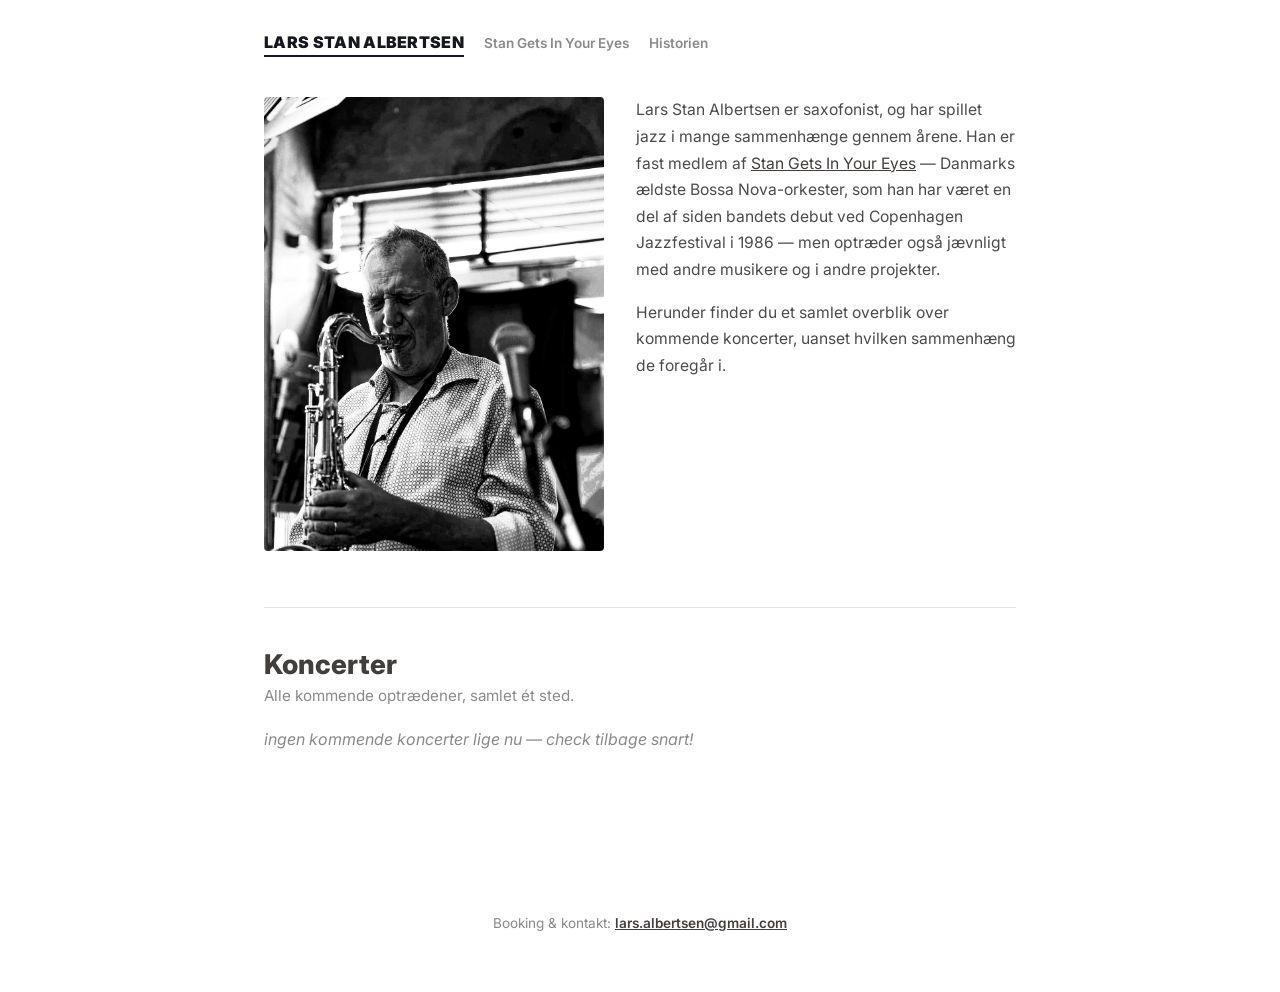
==== index.html @ 31e3d5c2 "Rename Gennem tiden -> Historien, masonry gallery, Lars Stan Albertsen - Renamed page + image folder" ====
<!DOCTYPE html>
<html lang="da">
<head>
  <meta charset="UTF-8">
  <meta name="viewport" content="width=device-width, initial-scale=1.0">
  <title>Lars Stan Albertsen · Saxofonist</title>
  <link rel="preconnect" href="https://fonts.googleapis.com">
  <link href="https://fonts.googleapis.com/css2?family=Inter:wght@400;500;600;700;800;900&display=swap" rel="stylesheet">
  <link rel="stylesheet" href="style.css">
</head>
<body>

  <nav class="site-nav">
    <a class="site-nav-name is-active" href="/">Lars Stan Albertsen</a>
    <a class="site-nav-tab" href="/stan-gets-in-your-eyes/">Stan Gets In Your Eyes</a>
    <a class="site-nav-tab" href="/historien/">Historien</a>
  </nav>

  <main class="hub">
    <section class="profile">
      <div class="profile-photo">
        <img src="images/lars/sax-lars.jpg" alt="Lars Stan Albertsen spiller saxofon">
      </div>
      <div class="profile-text">
        <!-- TODO: erstat med Lars' egen tekst -->
        <p>Lars Stan Albertsen er saxofonist, og har spillet jazz i
        mange sammenhænge gennem årene. Han er fast medlem af
        <a href="/stan-gets-in-your-eyes/">Stan Gets In Your Eyes</a>
        — Danmarks ældste Bossa Nova-orkester, som han har været en
        del af siden bandets debut ved Copenhagen Jazzfestival i
        1986 — men optræder også jævnligt med andre musikere og
        i andre projekter.</p>

        <p>Herunder finder du et samlet overblik over kommende
        koncerter, uanset hvilken sammenhæng de foregår i.</p>
      </div>
    </section>

    <section class="section" id="koncerter">
      <h2 class="section-title">Koncerter</h2>
      <p class="section-intro">Alle kommende optrædener, samlet ét sted.</p>

      <ul id="events-list" class="events-list">
        <li class="events-loading">henter koncerter…</li>
      </ul>
    </section>
  </main>

  <footer class="site-footer">
    <p>Booking &amp; kontakt: <a href="mailto:lars.albertsen@gmail.com">lars.albertsen@gmail.com</a></p>
  </footer>

  <script src="script.js"></script>
</body>
</html>
---- style.css ----
/*
  Skrift + farvetema inspireret af albertewinding.dk: fladt, hvidt,
  monokromt layout — sort/mørk logo-tekst i bold versaler, varm
  mørkegrå overskrifter, grå brødtekst. Ingen farveaccenter, ingen
  skygger/dekoration. Spotify-embed og billedgalleri bevaret.
*/
:root {
  --bg: #ffffff;
  --ink: #17181f;          /* næsten sort, til navn/knapper/kort */
  --charcoal: #423e3c;     /* varm mørkegrå til overskrifter */
  --body: #4b4b4b;         /* brødtekst */
  --muted: #8a8a8a;        /* sekundær/dæmpet tekst */
  --paper: #f6f5f3;        /* lys tekst ovenpå mørke flader */
  --on-dark-dim: #aaa9a6;  /* sekundær tekst ovenpå mørke flader */
  --line: #e4e2df;         /* tynde delelinjer */
  --radius: 4px;
}

* { box-sizing: border-box; }

html, body {
  margin: 0;
  padding: 0;
  background: var(--bg);
  color: var(--body);
  font-family: 'Inter', sans-serif;
  overflow-x: hidden;
}

/* --- site nav (wordmark + tab to STGYE) --- */
.site-nav {
  max-width: 800px;
  margin: 0 auto;
  padding: 2rem 1.5rem 0;
  display: flex;
  align-items: baseline;
  gap: 1.25rem;
  flex-wrap: wrap;
}
.site-nav-name {
  font-weight: 900;
  text-transform: uppercase;
  letter-spacing: 0.02em;
  font-size: 1rem;
  color: var(--ink);
  text-decoration: none;
  padding-bottom: 0.2rem;
  border-bottom: 2px solid transparent;
}
.site-nav-name.is-active { border-bottom-color: var(--ink); }
.site-nav-tab {
  font-weight: 600;
  font-size: 0.85rem;
  color: var(--muted);
  text-decoration: none;
  padding-bottom: 0.2rem;
  border-bottom: 2px solid transparent;
}
.site-nav-tab:hover { color: var(--charcoal); }
.site-nav-tab.is-active {
  color: var(--ink);
  border-bottom-color: var(--ink);
}

/* --- hub forside: to-kolonne profil (som albertewinding.dk) --- */
.hub {
  position: relative;
  z-index: 1;
  max-width: 800px;
  margin: 0 auto;
  padding: 2.5rem 1.5rem 4rem;
}

.profile {
  display: flex;
  gap: 2rem;
  align-items: flex-start;
  margin-bottom: 3.5rem;
}
.profile-photo {
  flex: 0 0 340px;
  max-width: 340px;
  aspect-ratio: 3 / 4;
  overflow: hidden;
  border-radius: var(--radius);
}
.profile-photo img {
  display: block;
  width: 100%;
  height: 100%;
  object-fit: cover;
  object-position: 58% 22%;
  filter: grayscale(15%);
}
.profile-text {
  flex: 1;
  min-width: 0;
  color: var(--body);
  font-size: 0.98rem;
  line-height: 1.7;
}
.profile-text p { margin: 0 0 1rem; }
.profile-text a { color: var(--charcoal); }
.profile-text a:hover { color: var(--ink); }

@media (max-width: 560px) {
  .profile { flex-direction: column; }
  .profile-photo { flex: none; max-width: 260px; }
}

/* --- hero --- */
.hero {
  position: relative;
  z-index: 1;
  text-align: center;
  padding: 3.5rem 1.5rem 4rem;
}

.hero-photo {
  max-width: 420px;
  margin: 0 auto 2rem;
}
.hero-photo img {
  display: block;
  width: 100%;
  height: auto;
  border-radius: var(--radius);
}

.hero-title {
  font-family: 'Inter', sans-serif;
  font-size: clamp(2.2rem, 6vw, 3.4rem);
  font-weight: 900;
  text-transform: uppercase;
  letter-spacing: 0.01em;
  color: var(--ink);
  margin: 0 0 0.75rem;
  line-height: 1.1;
}

.hero-tagline {
  color: var(--body);
  font-size: 1.05rem;
  max-width: 34rem;
  margin: 0 auto 1.25rem;
  line-height: 1.6;
}

.social-links {
  display: flex;
  justify-content: center;
  gap: 0.6rem;
  color: var(--muted);
  font-size: 0.85rem;
  font-weight: 600;
  text-transform: uppercase;
  letter-spacing: 0.04em;
  margin-bottom: 2rem;
}
.social-links a {
  color: var(--charcoal);
  text-decoration: none;
}
.social-links a:hover { color: var(--ink); text-decoration: underline; }

.hero-cta {
  display: inline-block;
  color: var(--paper);
  background: var(--ink);
  padding: 0.7rem 1.4rem;
  border-radius: 999px;
  text-decoration: none;
  font-weight: 600;
  font-size: 0.95rem;
  transition: transform 0.15s ease, background 0.15s ease;
}
.hero-cta:hover {
  background: var(--charcoal);
  transform: translateY(-2px);
}

/* --- sections --- */
main {
  position: relative;
  z-index: 1;
  max-width: 800px;
  margin: 0 auto;
  padding: 0 1.5rem 4rem;
}

.section {
  margin-bottom: 3.5rem;
  padding-top: 2.5rem;
  border-top: 1px solid var(--line);
}
.section:first-child { border-top: none; padding-top: 0; }

.section-title {
  font-family: 'Inter', sans-serif;
  font-size: 1.7rem;
  font-weight: 800;
  color: var(--charcoal);
  margin: 0 0 0.35rem;
}

.section-intro {
  color: var(--muted);
  font-size: 0.95rem;
  margin: 0 0 1.5rem;
}
.section-intro a { color: var(--charcoal); }

.family-note {
  border: 1px dashed var(--line);
  border-radius: var(--radius);
  padding: 1.25rem 1.5rem;
  color: var(--muted);
  font-style: italic;
  font-size: 0.95rem;
  margin-bottom: 2rem;
}

.gallery {
  display: grid;
  grid-template-columns: repeat(3, 1fr);
  gap: 0.75rem;
}
.gallery img {
  width: 100%;
  height: 160px;
  object-fit: cover;
  border-radius: var(--radius);
  filter: grayscale(15%);
  transition: transform 0.2s ease, filter 0.2s ease;
}
.gallery img:hover {
  transform: translateY(-3px);
  filter: grayscale(0%);
}

@media (max-width: 560px) {
  .gallery { grid-template-columns: repeat(2, 1fr); }
}

/* --- masonry-variant (bruges på Historien — bevarer billedernes
   naturlige højde/format, i stedet for at beskære til ensartede
   bokse. Passer bedre til en blandet samling af fotos, avisudklip og
   koncertprogrammer, hvor beskæring ville skjule indhold) --- */
.gallery--masonry {
  display: block;
  column-count: 3;
  column-gap: 0.75rem;
}
.gallery--masonry img {
  width: 100%;
  height: auto;
  display: block;
  margin-bottom: 0.75rem;
  break-inside: avoid;
  border-radius: var(--radius);
  filter: grayscale(15%);
  transition: transform 0.2s ease, filter 0.2s ease;
}
.gallery--masonry img:hover {
  transform: translateY(-3px);
  filter: grayscale(0%);
}

@media (max-width: 560px) {
  .gallery--masonry { column-count: 2; }
}

/* --- lightbox (klik-for-at-forstørre galleribilleder) --- */
.lightbox-overlay {
  position: fixed;
  inset: 0;
  background: rgba(10, 10, 12, 0.92);
  display: flex;
  align-items: center;
  justify-content: center;
  opacity: 0;
  pointer-events: none;
  transition: opacity 0.15s ease;
  z-index: 100;
  padding: 2rem;
}
.lightbox-overlay.is-open {
  opacity: 1;
  pointer-events: auto;
}
.lightbox-image {
  max-width: 92vw;
  max-height: 92vh;
  object-fit: contain;
  border-radius: var(--radius);
}
.lightbox-close {
  position: absolute;
  top: 1.25rem;
  right: 1.5rem;
  background: none;
  border: none;
  color: var(--paper);
  font-size: 2.5rem;
  line-height: 1;
  cursor: pointer;
  padding: 0.25rem 0.5rem;
}
.lightbox-close:hover { color: var(--on-dark-dim); }

.spotify-embed {
  border-radius: var(--radius);
  overflow: hidden;
  border: 1px solid var(--line);
}
.spotify-embed iframe { display: block; }

/* --- events / koncerter --- */
.events-list {
  list-style: none;
  margin: 0;
  padding: 0;
  display: flex;
  flex-direction: column;
  gap: 0.9rem;
}

.events-loading, .events-empty {
  color: var(--muted);
  font-style: italic;
}

.event-card {
  background: var(--ink);
  color: var(--paper);
  border-radius: var(--radius);
  padding: 1rem 1.25rem;
  display: flex;
  align-items: center;
  gap: 1rem;
}

.event-date {
  font-family: 'Inter', sans-serif;
  font-weight: 800;
  font-size: 1.3rem;
  color: var(--paper);
  min-width: 4.5rem;
  text-align: center;
  line-height: 1.1;
}
.event-date small {
  display: block;
  font-family: 'Inter', sans-serif;
  font-weight: 500;
  font-size: 0.7rem;
  color: var(--on-dark-dim);
  text-transform: uppercase;
}

.event-info { flex: 1; }
.event-venue { font-weight: 600; margin: 0; color: var(--paper); }
.event-city { color: var(--on-dark-dim); font-size: 0.85rem; margin: 0.15rem 0 0; }

.event-project {
  display: inline-block;
  margin-left: 0.5rem;
  padding: 0.1rem 0.5rem;
  border: 1px solid var(--on-dark-dim);
  border-radius: 999px;
  font-size: 0.7rem;
  font-weight: 600;
  text-transform: uppercase;
  letter-spacing: 0.03em;
  color: var(--on-dark-dim);
  vertical-align: middle;
}

.event-link {
  color: var(--paper);
  text-decoration: underline;
  text-underline-offset: 2px;
  font-size: 0.85rem;
  font-weight: 600;
  white-space: nowrap;
}
.event-link:hover { color: var(--on-dark-dim); }

/* --- footer --- */
.site-footer {
  position: relative;
  z-index: 1;
  text-align: center;
  padding: 2rem 1.5rem 3rem;
  color: var(--muted);
  font-size: 0.85rem;
}
.site-footer a { color: var(--charcoal); font-weight: 600; }
.footer-note { opacity: 0.6; margin-top: 0.5rem; }

@media (max-width: 480px) {
  .event-card { flex-wrap: wrap; }
}
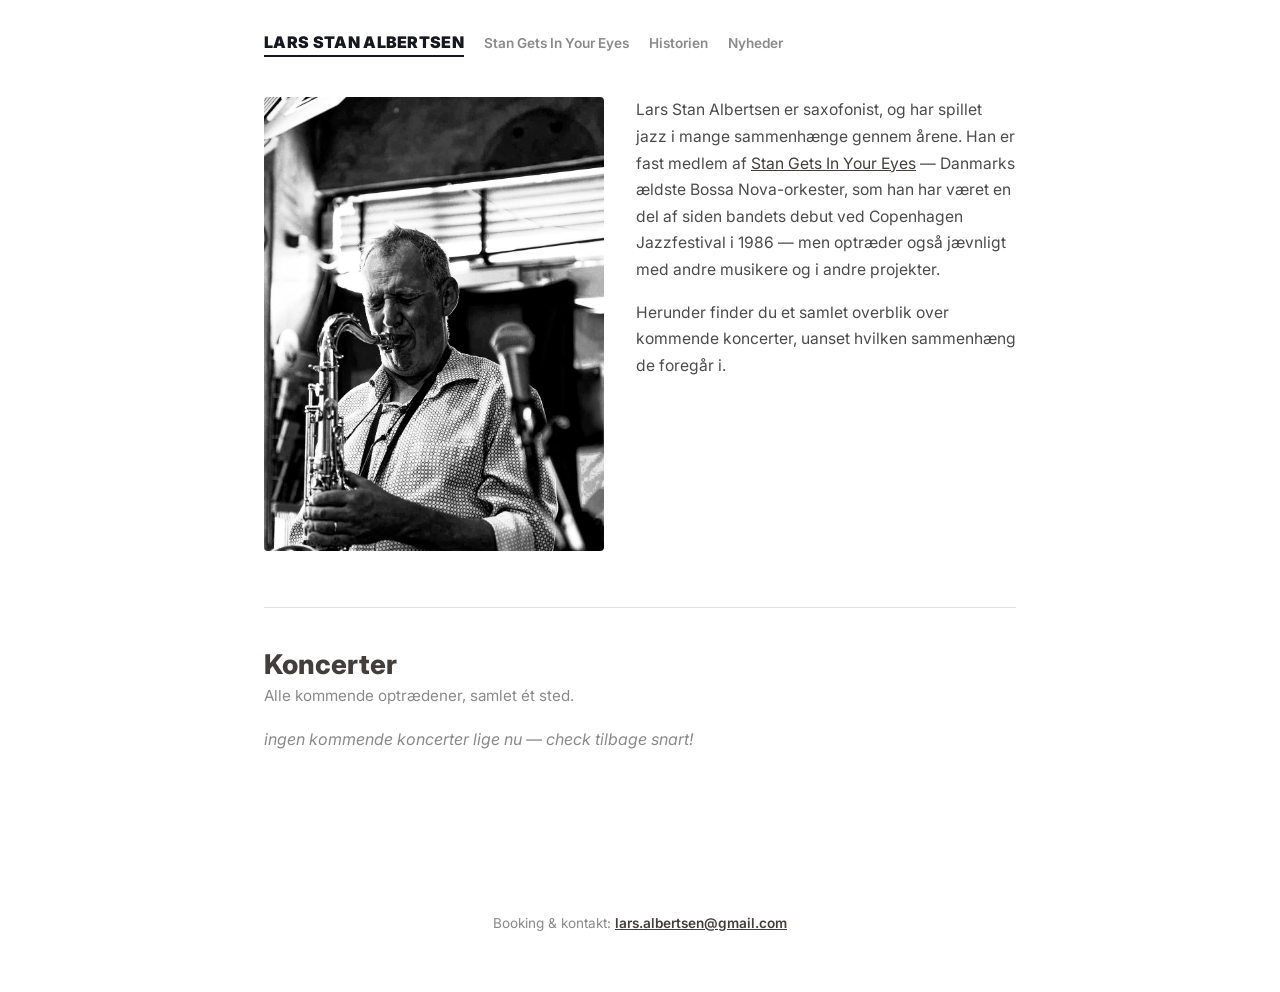
==== commit 5f4db1c3: "Add Nyheder (news) page synced from a Google Doc - New /nyheder/ page + nav tab across all pages - s" ====
--- a/index.html
+++ b/index.html
@@ -14,6 +14,7 @@
     <a class="site-nav-name is-active" href="/">Lars Stan Albertsen</a>
     <a class="site-nav-tab" href="/stan-gets-in-your-eyes/">Stan Gets In Your Eyes</a>
     <a class="site-nav-tab" href="/historien/">Historien</a>
+    <a class="site-nav-tab" href="/nyheder/">Nyheder</a>
   </nav>
 
   <main class="hub">
--- a/style.css
+++ b/style.css
@@ -270,6 +270,56 @@
   .gallery--masonry { column-count: 2; }
 }
 
+/* --- nyheder --- */
+.news-list {
+  list-style: none;
+  margin: 0;
+  padding: 0;
+}
+
+.news-loading, .news-empty {
+  color: var(--muted);
+  font-style: italic;
+}
+
+.news-post {
+  padding: 2rem 0;
+  border-top: 1px solid var(--line);
+}
+.news-post:first-child { border-top: none; padding-top: 0; }
+
+.news-title {
+  font-family: 'Inter', sans-serif;
+  font-size: 1.4rem;
+  font-weight: 800;
+  color: var(--ink);
+  margin: 0 0 0.35rem;
+}
+
+.news-date {
+  color: var(--muted);
+  font-size: 0.85rem;
+  margin: 0 0 1rem;
+}
+
+.news-body {
+  color: var(--body);
+  font-size: 0.98rem;
+  line-height: 1.7;
+}
+.news-body p { margin: 0 0 1rem; }
+.news-body p:last-child { margin-bottom: 0; }
+.news-body a { color: var(--charcoal); }
+.news-body a:hover { color: var(--ink); }
+.news-body ul, .news-body ol { margin: 0 0 1rem; padding-left: 1.25rem; }
+.news-body img {
+  display: block;
+  width: 100%;
+  height: auto;
+  border-radius: var(--radius);
+  margin: 0 0 1rem;
+}
+
 /* --- lightbox (klik-for-at-forstørre galleribilleder) --- */
 .lightbox-overlay {
   position: fixed;
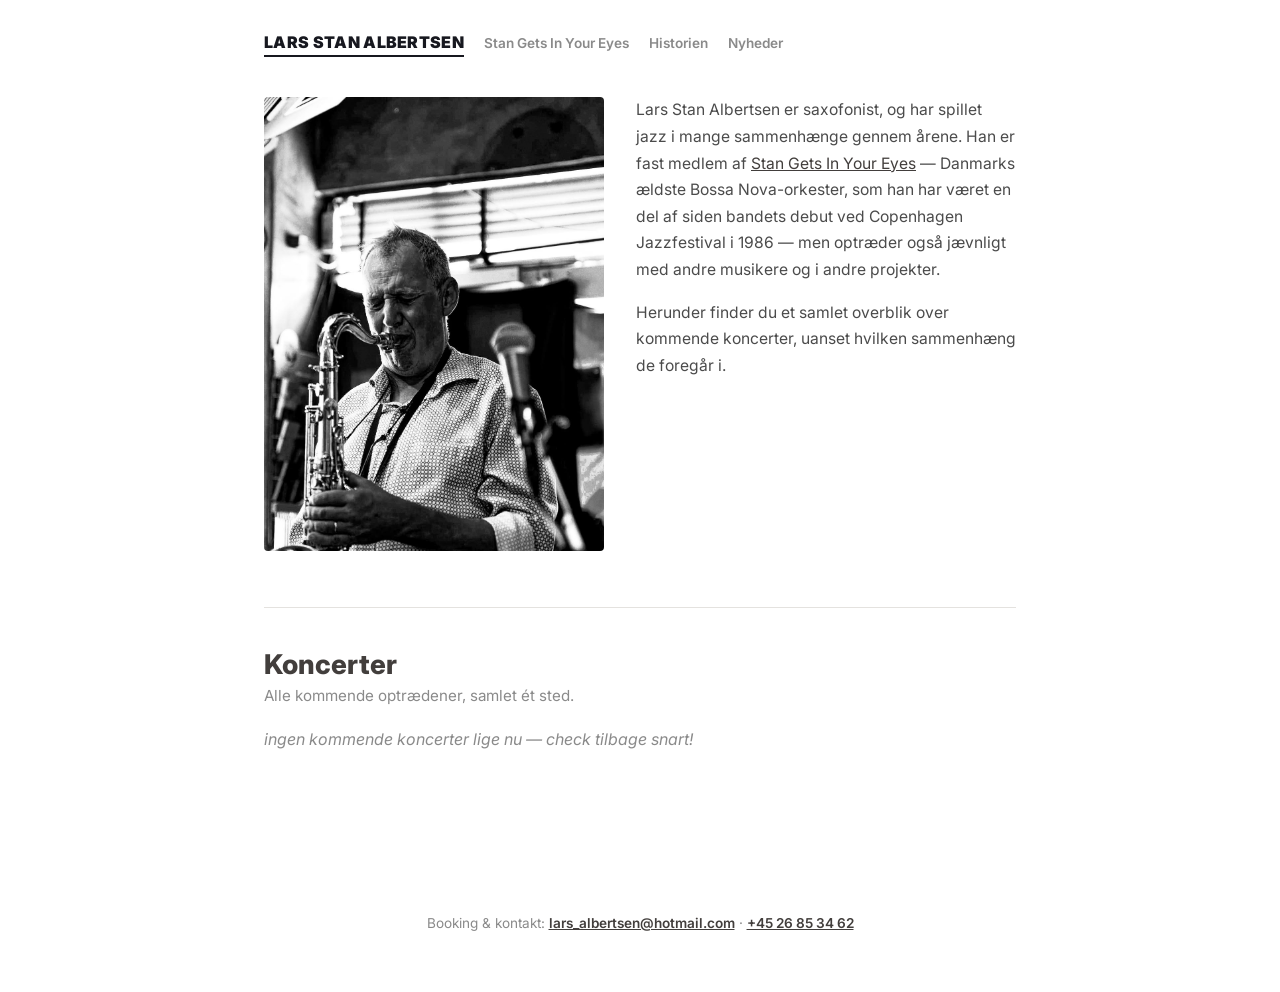
==== commit dcd60500: "Update contact info, simplify Nyheder header - Footer contact across all pages: lars_albertsen@hotma" ====
--- a/index.html
+++ b/index.html
@@ -4,9 +4,45 @@
   <meta charset="UTF-8">
   <meta name="viewport" content="width=device-width, initial-scale=1.0">
   <title>Lars Stan Albertsen · Saxofonist</title>
+  <meta name="description" content="Lars Nagel Albertsen — saxofonist og fast medlem af Stan Gets In Your Eyes, Danmarks ældste Bossa Nova-orkester. Se koncerter, nyheder og musik.">
+  <link rel="canonical" href="https://larsnagelalbertsen.dk/">
+
+  <meta property="og:type" content="website">
+  <meta property="og:title" content="Lars Stan Albertsen · Saxofonist">
+  <meta property="og:description" content="Lars Nagel Albertsen — saxofonist og fast medlem af Stan Gets In Your Eyes, Danmarks ældste Bossa Nova-orkester.">
+  <meta property="og:url" content="https://larsnagelalbertsen.dk/">
+  <meta property="og:image" content="https://larsnagelalbertsen.dk/images/lars/sax-lars.jpg">
+  <meta name="twitter:card" content="summary_large_image">
+
+  <link rel="icon" type="image/svg+xml" href="/favicon.svg">
+
   <link rel="preconnect" href="https://fonts.googleapis.com">
   <link href="https://fonts.googleapis.com/css2?family=Inter:wght@400;500;600;700;800;900&display=swap" rel="stylesheet">
   <link rel="stylesheet" href="style.css">
+
+  <script type="application/ld+json">
+  {
+    "@context": "https://schema.org",
+    "@type": "Person",
+    "name": "Lars Nagel Albertsen",
+    "alternateName": ["Lars Stan Albertsen", "Lars Albertsen"],
+    "jobTitle": "Saxofonist",
+    "url": "https://larsnagelalbertsen.dk/",
+    "image": "https://larsnagelalbertsen.dk/images/lars/sax-lars.jpg",
+    "memberOf": {
+      "@type": "MusicGroup",
+      "name": "Stan Gets In Your Eyes",
+      "genre": "Bossa Nova",
+      "foundingDate": "1986",
+      "url": "https://larsnagelalbertsen.dk/stan-gets-in-your-eyes/"
+    },
+    "sameAs": [
+      "https://www.instagram.com/lars_stan_albersen/",
+      "https://www.facebook.com/profile.php?id=61558845957687",
+      "https://open.spotify.com/artist/53Dsjyzh0SWKxuFf1CqgU6"
+    ]
+  }
+  </script>
 </head>
 <body>
 
@@ -18,9 +54,10 @@
   </nav>
 
   <main class="hub">
+    <h1 class="visually-hidden">Lars Nagel Albertsen — saxofonist, medlem af Stan Gets In Your Eyes</h1>
     <section class="profile">
       <div class="profile-photo">
-        <img src="images/lars/sax-lars.jpg" alt="Lars Stan Albertsen spiller saxofon">
+        <img src="images/lars/sax-lars.jpg" alt="Lars Nagel Albertsen (Lars Stan Albertsen) spiller saxofon">
       </div>
       <div class="profile-text">
         <!-- TODO: erstat med Lars' egen tekst -->
@@ -48,7 +85,7 @@
   </main>
 
   <footer class="site-footer">
-    <p>Booking &amp; kontakt: <a href="mailto:lars.albertsen@gmail.com">lars.albertsen@gmail.com</a></p>
+    <p>Booking &amp; kontakt: <a href="mailto:lars_albertsen@hotmail.com">lars_albertsen@hotmail.com</a> · <a href="tel:+4526853462">+45 26 85 34 62</a></p>
   </footer>
 
   <script src="script.js"></script>
--- a/style.css
+++ b/style.css
@@ -18,6 +18,21 @@
 
 * { box-sizing: border-box; }
 
+/* Skjuler visuelt, men holder indhold synligt for skærmlæsere og
+   søgemaskiner — bruges til fx en h1, der ikke skal fylde noget
+   visuelt, men stadig give siden en korrekt semantisk hovedoverskrift. */
+.visually-hidden {
+  position: absolute;
+  width: 1px;
+  height: 1px;
+  padding: 0;
+  margin: -1px;
+  overflow: hidden;
+  clip: rect(0, 0, 0, 0);
+  white-space: nowrap;
+  border: 0;
+}
+
 html, body {
   margin: 0;
   padding: 0;
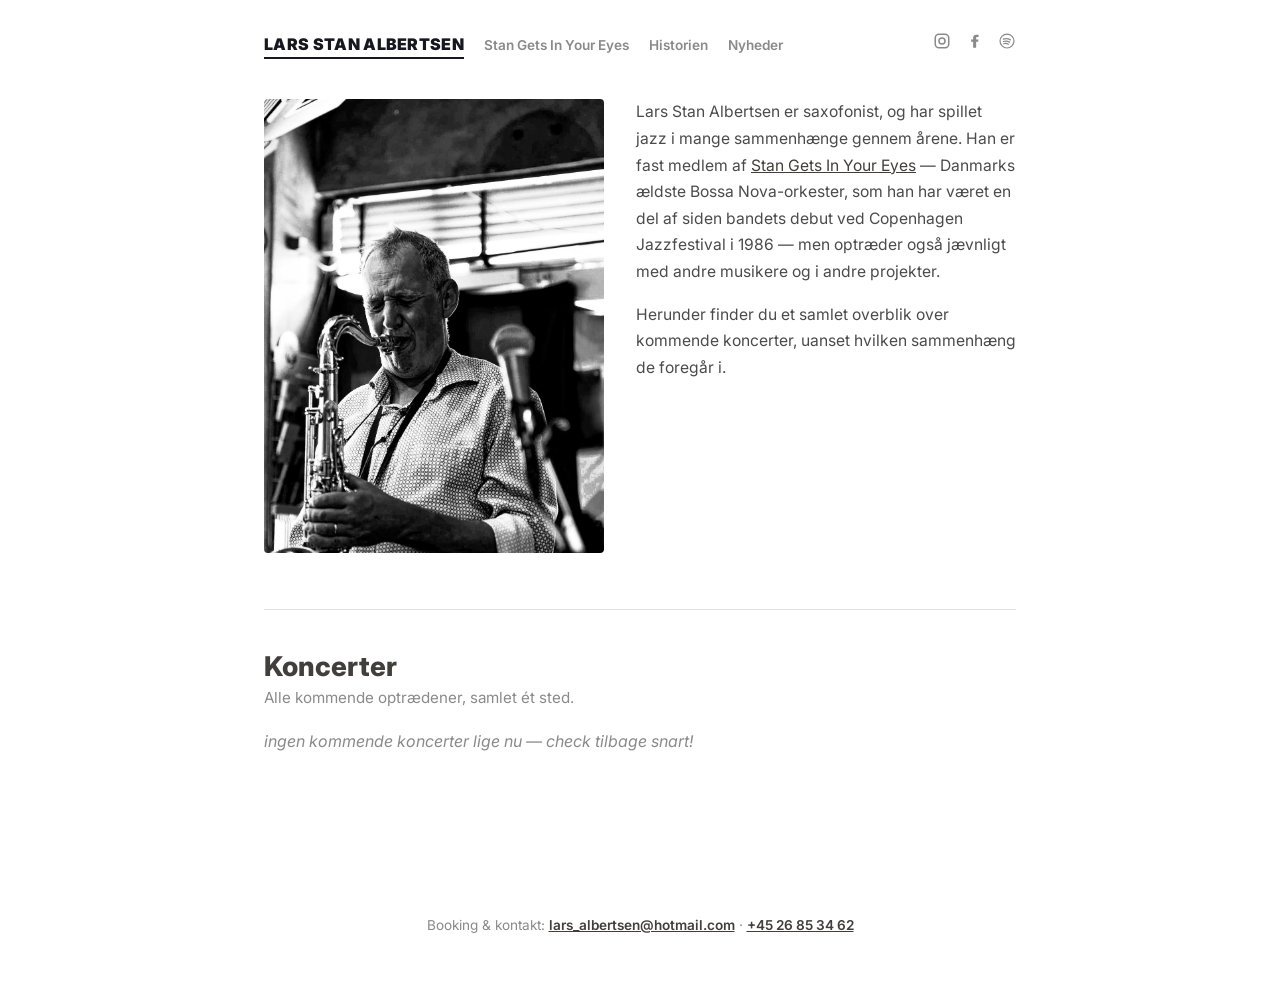
==== commit bf13e6c1: "Move social icons into top nav, present on all pages (albertewinding.dk pattern) - New .site-nav-soc" ====
--- a/index.html
+++ b/index.html
@@ -47,10 +47,24 @@
 <body>
 
   <nav class="site-nav">
+    <div class="site-nav-links">
     <a class="site-nav-name is-active" href="/">Lars Stan Albertsen</a>
     <a class="site-nav-tab" href="/stan-gets-in-your-eyes/">Stan Gets In Your Eyes</a>
     <a class="site-nav-tab" href="/historien/">Historien</a>
     <a class="site-nav-tab" href="/nyheder/">Nyheder</a>
+    </div>
+
+    <div class="site-nav-social">
+      <a href="https://www.instagram.com/lars_stan_albersen/" target="_blank" rel="noopener" aria-label="Instagram">
+        <svg viewBox="0 0 24 24" fill="none" stroke="currentColor" stroke-width="2" stroke-linecap="round" stroke-linejoin="round"><rect x="3" y="3" width="18" height="18" rx="5"/><circle cx="12" cy="12" r="4"/><circle cx="17.5" cy="6.5" r="0.6" fill="currentColor" stroke="none"/></svg>
+      </a>
+      <a href="https://www.facebook.com/profile.php?id=61558845957687" target="_blank" rel="noopener" aria-label="Facebook">
+        <svg viewBox="0 0 24 24" fill="currentColor"><path d="M13.5 21v-8h2.7l.4-3.1h-3.1V8c0-.9.2-1.5 1.6-1.5h1.7V3.7C15.9 3.6 14.9 3.5 13.7 3.5c-2.5 0-4.2 1.5-4.2 4.3v2.1H6.8v3.1h2.7v8h4z"/></svg>
+      </a>
+      <a href="https://open.spotify.com/artist/53Dsjyzh0SWKxuFf1CqgU6" target="_blank" rel="noopener" aria-label="Spotify">
+        <svg viewBox="0 0 24 24" fill="none" stroke="currentColor" stroke-width="1.6" stroke-linecap="round"><circle cx="12" cy="12" r="9.3"/><path d="M7 9.5c3-1 7-.6 9.5 1"/><path d="M7.3 12.7c2.5-.8 5.8-.5 8 .8"/><path d="M7.6 15.7c2-.6 4.6-.4 6.3.6"/></svg>
+      </a>
+    </div>
   </nav>
 
   <main class="hub">
--- a/style.css
+++ b/style.css
@@ -42,16 +42,35 @@
   overflow-x: hidden;
 }
 
-/* --- site nav (wordmark + tab to STGYE) --- */
+/* --- site nav (wordmark + faner venstre, sociale ikoner højre) --- */
 .site-nav {
   max-width: 800px;
   margin: 0 auto;
   padding: 2rem 1.5rem 0;
   display: flex;
   align-items: baseline;
+  justify-content: space-between;
+  flex-wrap: wrap;
+  gap: 0.75rem 1.25rem;
+}
+.site-nav-links {
+  display: flex;
+  align-items: baseline;
   gap: 1.25rem;
   flex-wrap: wrap;
 }
+.site-nav-social {
+  display: flex;
+  align-items: center;
+  gap: 0.9rem;
+}
+.site-nav-social a {
+  color: var(--muted);
+  display: inline-flex;
+  line-height: 0;
+}
+.site-nav-social a:hover { color: var(--ink); }
+.site-nav-social svg { width: 18px; height: 18px; display: block; }
 .site-nav-name {
   font-weight: 900;
   text-transform: uppercase;
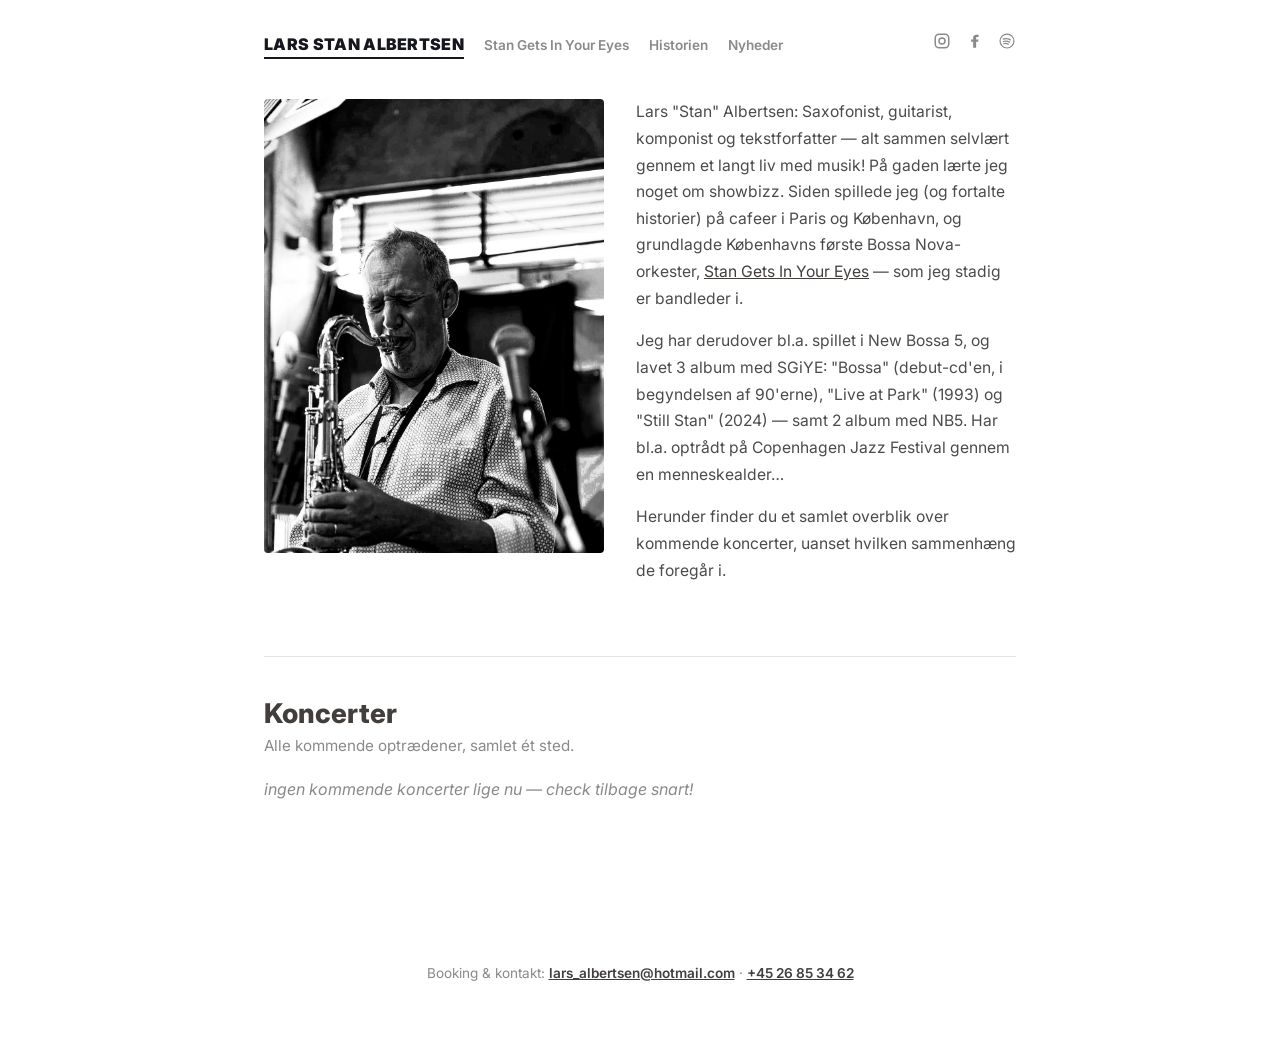
==== commit 5d941423: "Real content: Lars' own bio on hub, liner-notes excerpts as scrapbook cards on Historien - Hub page:" ====
--- a/index.html
+++ b/index.html
@@ -74,14 +74,19 @@
         <img src="images/lars/sax-lars.jpg" alt="Lars Nagel Albertsen (Lars Stan Albertsen) spiller saxofon">
       </div>
       <div class="profile-text">
-        <!-- TODO: erstat med Lars' egen tekst -->
-        <p>Lars Stan Albertsen er saxofonist, og har spillet jazz i
-        mange sammenhænge gennem årene. Han er fast medlem af
+        <p>Lars "Stan" Albertsen: Saxofonist, guitarist, komponist og
+        tekstforfatter — alt sammen selvlært gennem et langt liv med
+        musik! På gaden lærte jeg noget om showbizz. Siden spillede
+        jeg (og fortalte historier) på cafeer i Paris og København,
+        og grundlagde Københavns første Bossa Nova-orkester,
         <a href="/stan-gets-in-your-eyes/">Stan Gets In Your Eyes</a>
-        — Danmarks ældste Bossa Nova-orkester, som han har været en
-        del af siden bandets debut ved Copenhagen Jazzfestival i
-        1986 — men optræder også jævnligt med andre musikere og
-        i andre projekter.</p>
+        — som jeg stadig er bandleder i.</p>
+
+        <p>Jeg har derudover bl.a. spillet i New Bossa 5, og lavet 3
+        album med SGiYE: "Bossa" (debut-cd'en, i begyndelsen af
+        90'erne), "Live at Park" (1993) og "Still Stan" (2024) —
+        samt 2 album med NB5. Har bl.a. optrådt på Copenhagen Jazz
+        Festival gennem en menneskealder…</p>
 
         <p>Herunder finder du et samlet overblik over kommende
         koncerter, uanset hvilken sammenhæng de foregår i.</p>
--- a/style.css
+++ b/style.css
@@ -284,6 +284,10 @@
   display: block;
   column-count: 3;
   column-gap: 0.75rem;
+  /* column-fill: auto kræver en fast/begrænset højde for at virke —
+     uden den propper browseren alt ind i én kolonne. Beholder derfor
+     standard "balance"-opførsel; læserækkefølgen på tværs af kolonner
+     er derfor ikke 100% garanteret, men layoutet virker korrekt. */
 }
 .gallery--masonry img {
   width: 100%;
@@ -298,6 +302,43 @@
 .gallery--masonry img:hover {
   transform: translateY(-3px);
   filter: grayscale(0%);
+}
+
+/* Tekstkort blandet ind mellem billederne i masonry-gridet — som
+   scrapbook-sedler mellem fotografierne. Let asymmetrisk, håndtegnet
+   kant-radius og en svag rotation for det legende "krøllede" udtryk,
+   men selve teksten holdes helt almindeligt sat for læsbarhedens skyld. */
+.gallery-note {
+  break-inside: avoid;
+  margin-bottom: 0.75rem;
+  padding: 1.25rem 1.4rem;
+  border: 2px solid var(--ink);
+  background: var(--bg);
+  font-size: 0.9rem;
+  line-height: 1.65;
+  color: var(--body);
+}
+.gallery-note p { margin: 0 0 0.85rem; }
+.gallery-note p:last-child { margin-bottom: 0; }
+.gallery-note .gallery-note-quote {
+  font-style: italic;
+  color: var(--charcoal);
+}
+.gallery-note .gallery-note-signature {
+  color: var(--muted);
+  font-size: 0.82rem;
+}
+.gallery-note--a {
+  border-radius: 255px 15px 225px 15px / 15px 225px 15px 255px;
+  transform: rotate(-0.6deg);
+}
+.gallery-note--b {
+  border-radius: 15px 225px 15px 255px / 225px 15px 255px 15px;
+  transform: rotate(0.5deg);
+}
+.gallery-note--c {
+  border-radius: 180px 20px 180px 20px / 20px 180px 20px 180px;
+  transform: rotate(-0.3deg);
 }
 
 @media (max-width: 560px) {
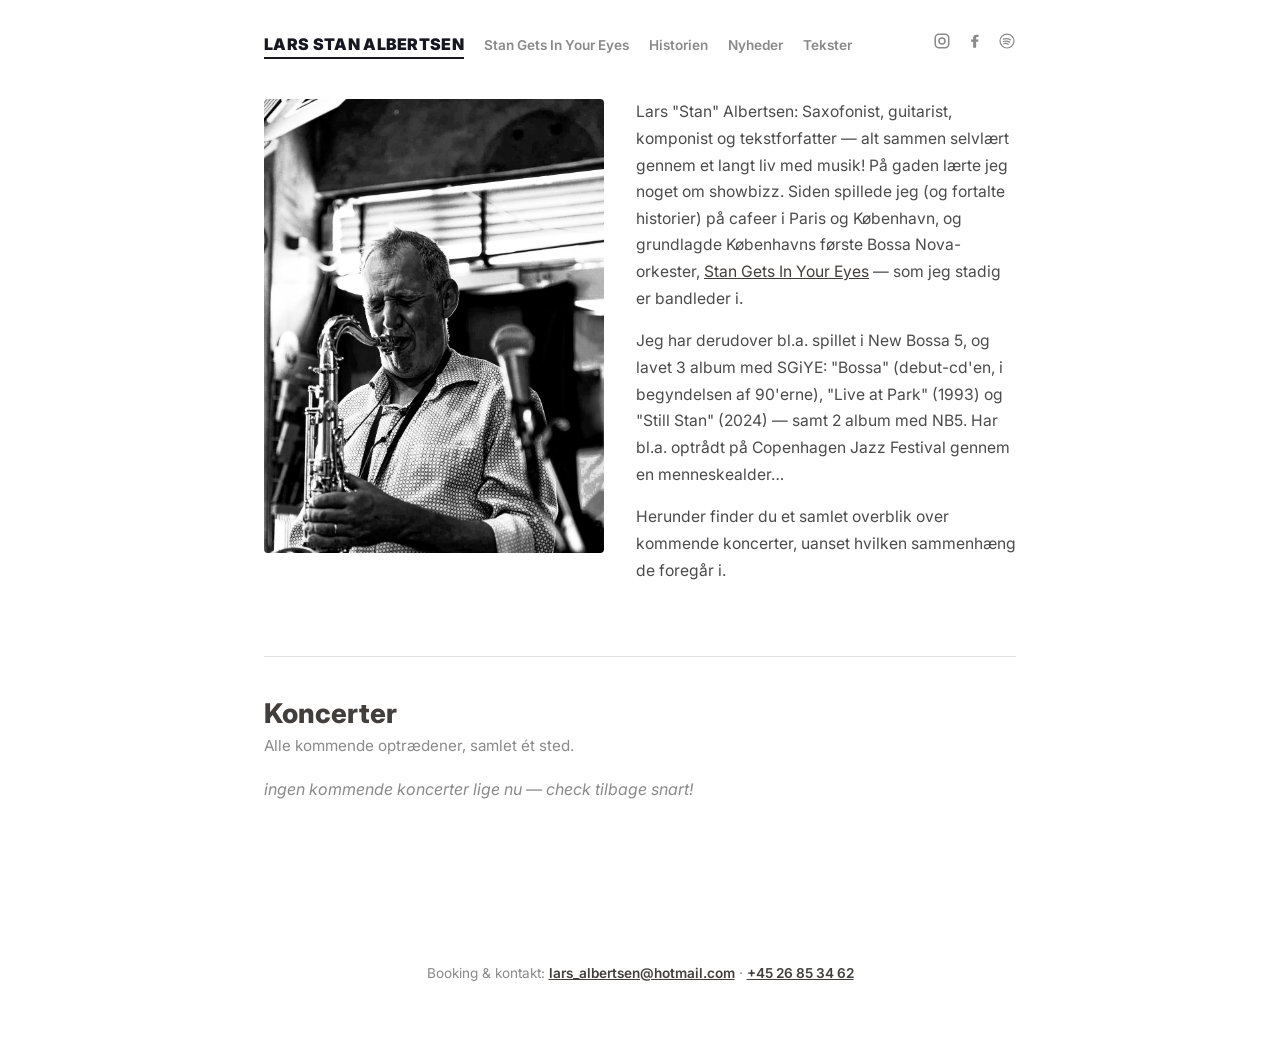
==== commit 1fc531f0: "Add Tekster (texts/poems) page - fifth page, mirrors Nyheder exactly - scripts/sync_texts.py: near-i" ====
--- a/index.html
+++ b/index.html
@@ -52,6 +52,7 @@
     <a class="site-nav-tab" href="/stan-gets-in-your-eyes/">Stan Gets In Your Eyes</a>
     <a class="site-nav-tab" href="/historien/">Historien</a>
     <a class="site-nav-tab" href="/nyheder/">Nyheder</a>
+    <a class="site-nav-tab" href="/tekster/">Tekster</a>
     </div>
 
     <div class="site-nav-social">
--- a/style.css
+++ b/style.css
@@ -305,14 +305,14 @@
 }
 
 /* Tekstkort blandet ind mellem billederne i masonry-gridet — som
-   scrapbook-sedler mellem fotografierne. Let asymmetrisk, håndtegnet
-   kant-radius og en svag rotation for det legende "krøllede" udtryk,
-   men selve teksten holdes helt almindeligt sat for læsbarhedens skyld. */
+   scrapbook-sedler mellem fotografierne. Tynd, dæmpet kant og enkle
+   runde hjørner (ikke skæv/håndtegnet — det var for larmende). */
 .gallery-note {
   break-inside: avoid;
   margin-bottom: 0.75rem;
   padding: 1.25rem 1.4rem;
-  border: 2px solid var(--ink);
+  border: 1px solid rgba(23, 24, 31, 0.18); /* tynd, let transparent --ink */
+  border-radius: var(--radius);
   background: var(--bg);
   font-size: 0.9rem;
   line-height: 1.65;
@@ -327,18 +327,6 @@
 .gallery-note .gallery-note-signature {
   color: var(--muted);
   font-size: 0.82rem;
-}
-.gallery-note--a {
-  border-radius: 255px 15px 225px 15px / 15px 225px 15px 255px;
-  transform: rotate(-0.6deg);
-}
-.gallery-note--b {
-  border-radius: 15px 225px 15px 255px / 225px 15px 255px 15px;
-  transform: rotate(0.5deg);
-}
-.gallery-note--c {
-  border-radius: 180px 20px 180px 20px / 20px 180px 20px 180px;
-  transform: rotate(-0.3deg);
 }
 
 @media (max-width: 560px) {
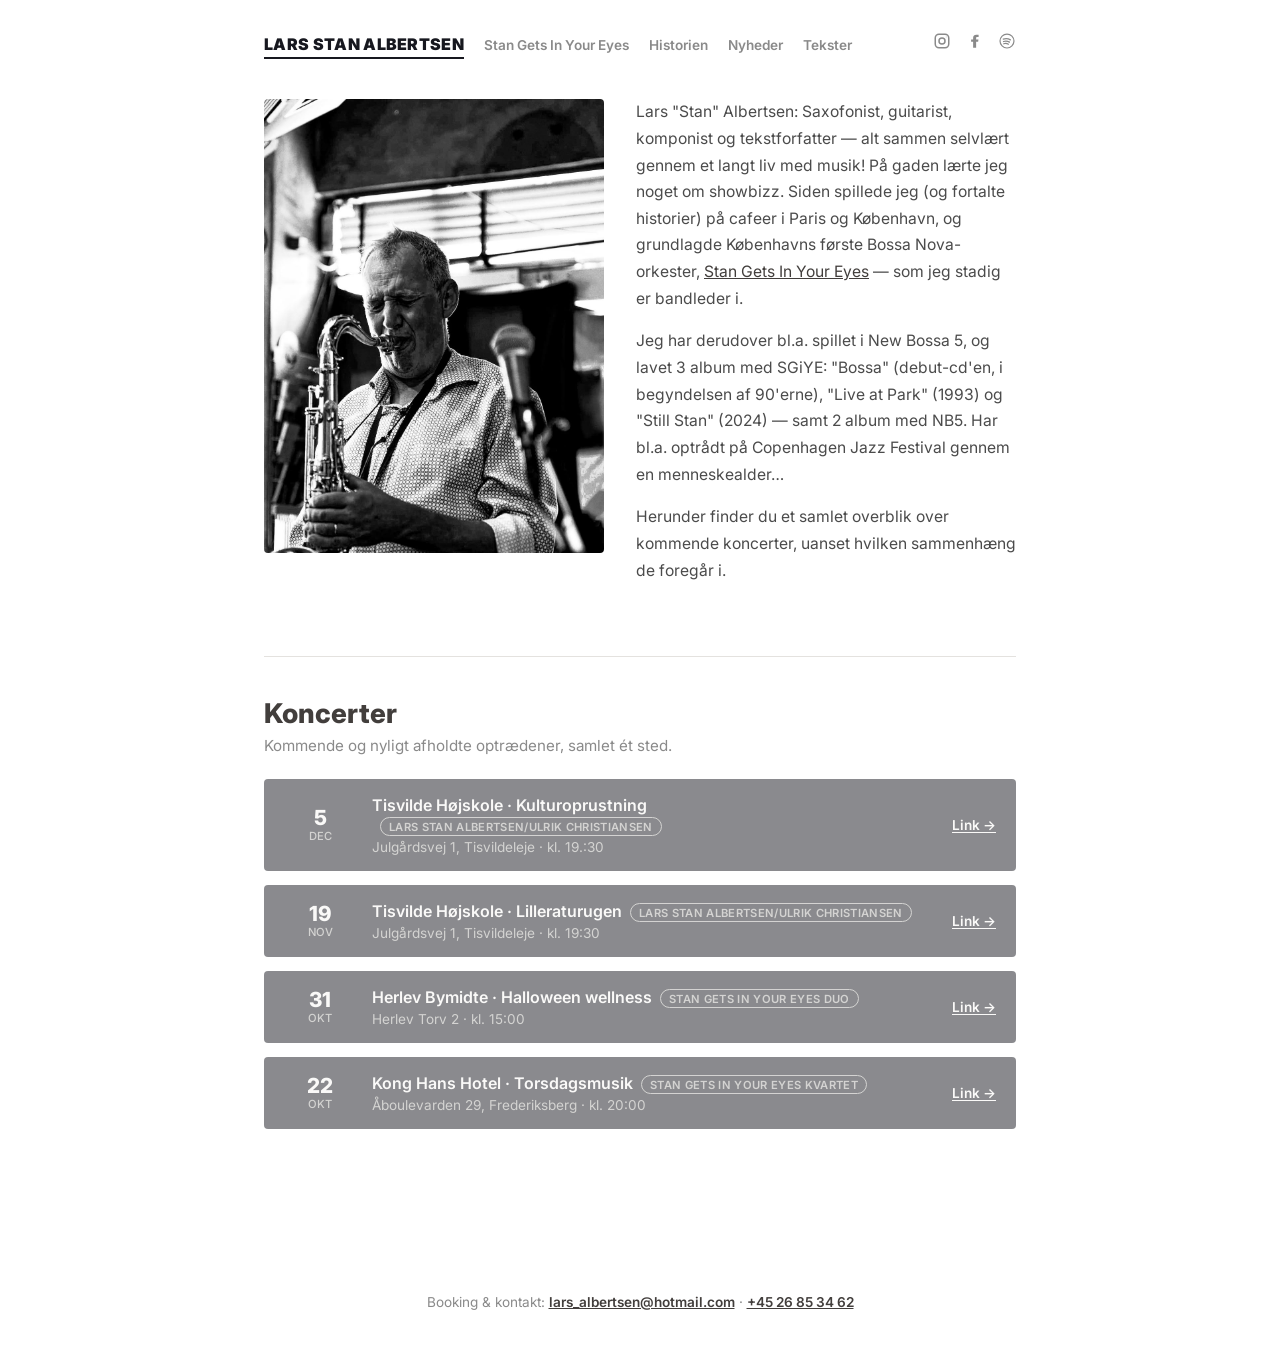
==== commit c15a8561: "Koncertliste: behold afholdte koncerter i 2 måneder (dæmpet) Før forsvandt en koncert fra listen dag" ====
--- a/index.html
+++ b/index.html
@@ -96,7 +96,7 @@
 
     <section class="section" id="koncerter">
       <h2 class="section-title">Koncerter</h2>
-      <p class="section-intro">Alle kommende optrædener, samlet ét sted.</p>
+      <p class="section-intro">Kommende og nyligt afholdte optrædener, samlet ét sted.</p>
 
       <ul id="events-list" class="events-list">
         <li class="events-loading">henter koncerter…</li>
--- a/style.css
+++ b/style.css
@@ -289,6 +289,21 @@
      standard "balance"-opførsel; læserækkefølgen på tværs af kolonner
      er derfor ikke 100% garanteret, men layoutet virker korrekt. */
 }
+
+/* Fastlåste kolonne-brud. Uden dem fordeler "balance"-algoritmen
+   felterne uforudsigeligt, og hver gang rækkefølgen i HTML ændres
+   hopper billeder mellem kolonner. Et element med .col-break starter
+   altid en ny kolonne, så de tre kolonner har et fast indhold:
+   1) formationen + de tidlige fotos + koncertprogrammer '94-'95
+   2) 90'er-saxfotoet + Lars Bo-teksten + CD-covers + program '96
+   3) de to avisudklip + den moderne æra + de to sidste tekstkort
+   Kun ved 3 kolonner — på mobil (2 kol., se nedenfor) balanceres frit. */
+@media (min-width: 561px) {
+  .gallery--masonry .col-break {
+    -webkit-column-break-before: always; /* ældre Safari/WebKit */
+    break-before: column;
+  }
+}
 .gallery--masonry img {
   width: 100%;
   height: auto;
@@ -382,6 +397,20 @@
   border-radius: var(--radius);
   margin: 0 0 1rem;
 }
+
+/* Formatering overtaget fra Google Doc'et — kun et lille, kurateret udvalg:
+   tekstjustering, serif-skrift og fed/kursiv (se scripts/sync_texts.py).
+   Bruges primært på Tekster-siden til digte. Lora-webfonten indlæses kun
+   der (tekster/index.html); på nyhedssiden falder .serif tilbage til
+   systemets serif. */
+.news-body p.center { text-align: center; margin-bottom: 0.15rem; }
+.news-body p.gap { margin-top: 1.3rem; }
+.news-body .serif,
+.news-title.serif {
+  font-family: 'Lora', Georgia, 'Times New Roman', serif;
+}
+.news-title.serif { font-weight: 600; letter-spacing: 0.01em; }
+.news-title.center { text-align: center; }
 
 /* --- lightbox (klik-for-at-forstørre galleribilleder) --- */
 .lightbox-overlay {
@@ -428,6 +457,29 @@
 }
 .spotify-embed iframe { display: block; }
 
+/* --- video-embed (fx en indlejret YouTube-video) --- */
+.video-embed {
+  position: relative;
+  width: 100%;
+  padding-bottom: 56.25%; /* 16:9 */
+  border-radius: var(--radius);
+  overflow: hidden;
+  border: 1px solid var(--line);
+}
+.video-embed iframe {
+  position: absolute;
+  inset: 0;
+  width: 100%;
+  height: 100%;
+  display: block;
+  border: 0;
+}
+.video-caption {
+  color: var(--muted);
+  font-size: 0.85rem;
+  margin: 0.6rem 0 0;
+}
+
 /* --- events / koncerter --- */
 .events-list {
   list-style: none;
@@ -452,6 +504,10 @@
   align-items: center;
   gap: 1rem;
 }
+
+/* allerede afholdt — bliver stående på listen i 2 måneder (se script.js),
+   men dæmpet, så det er tydeligt at koncerten er overstået */
+.event-card--past { opacity: 0.5; }
 
 .event-date {
   font-family: 'Inter', sans-serif;
